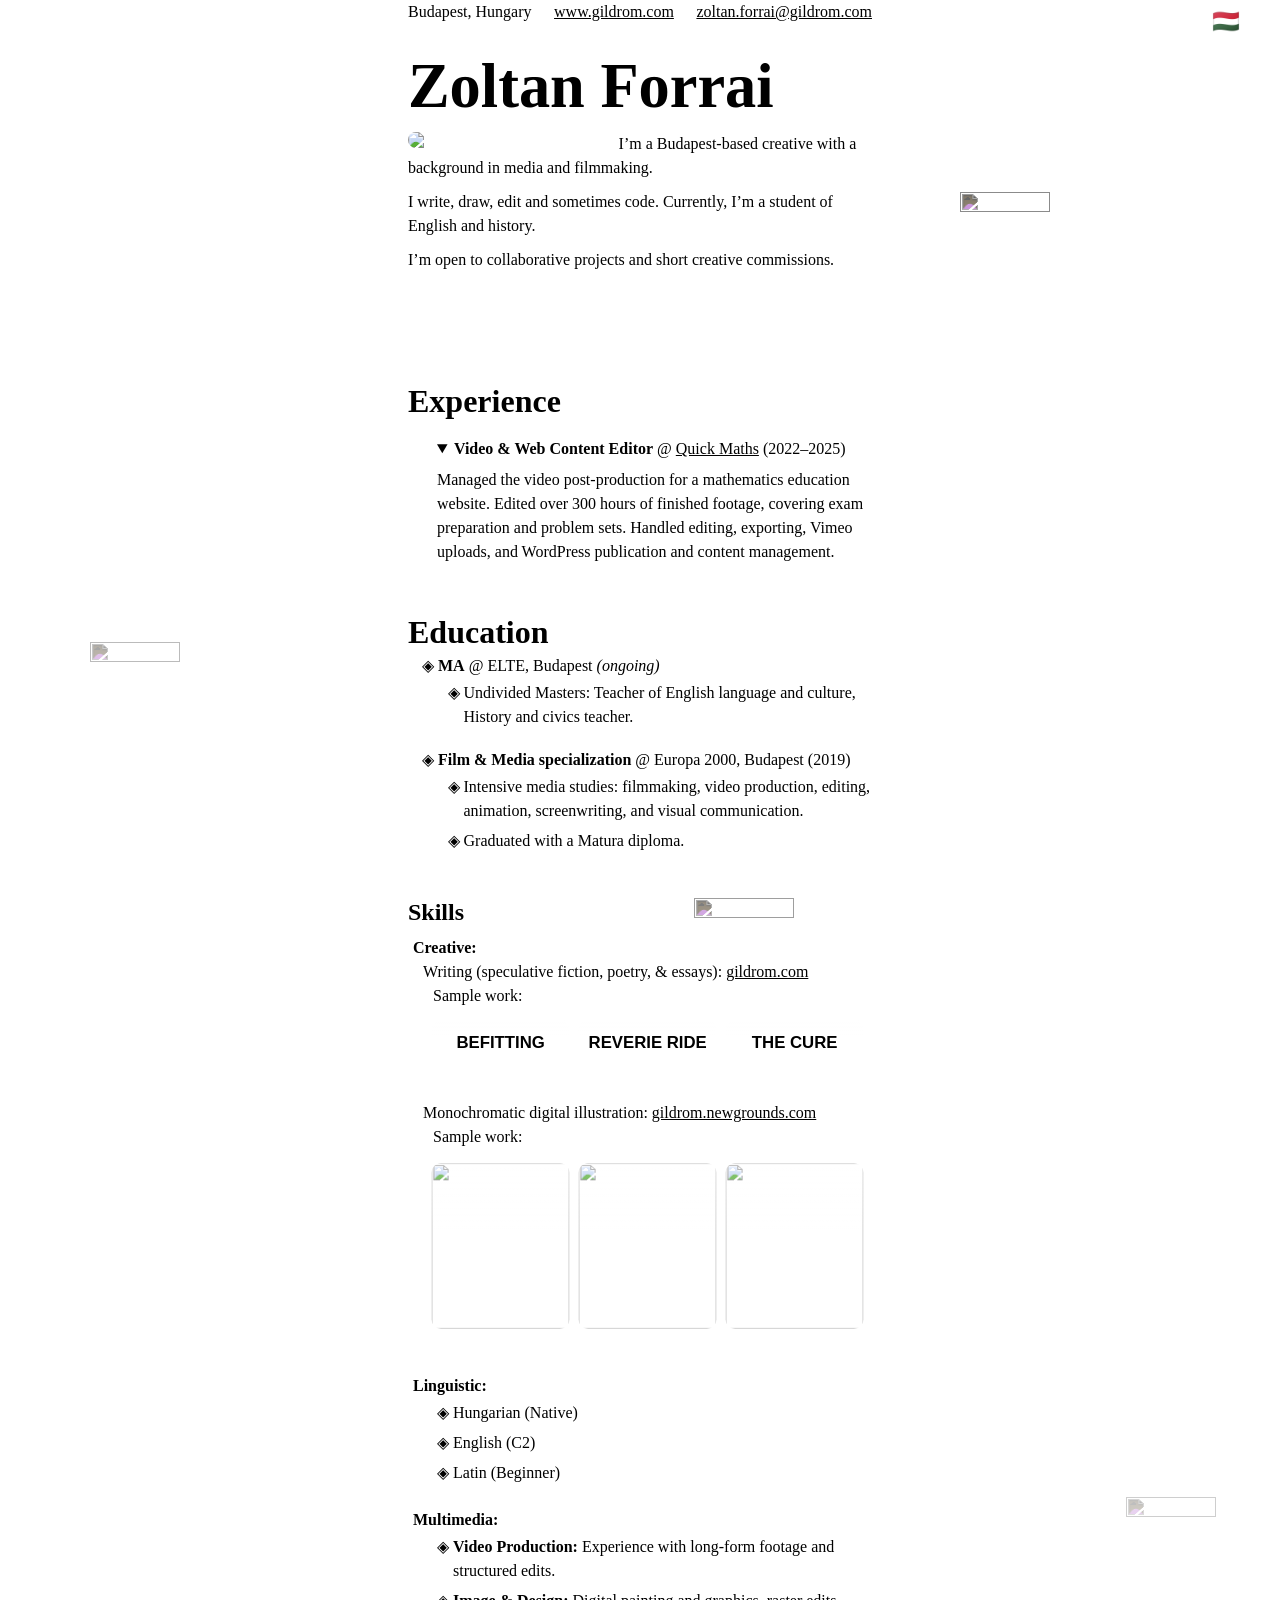
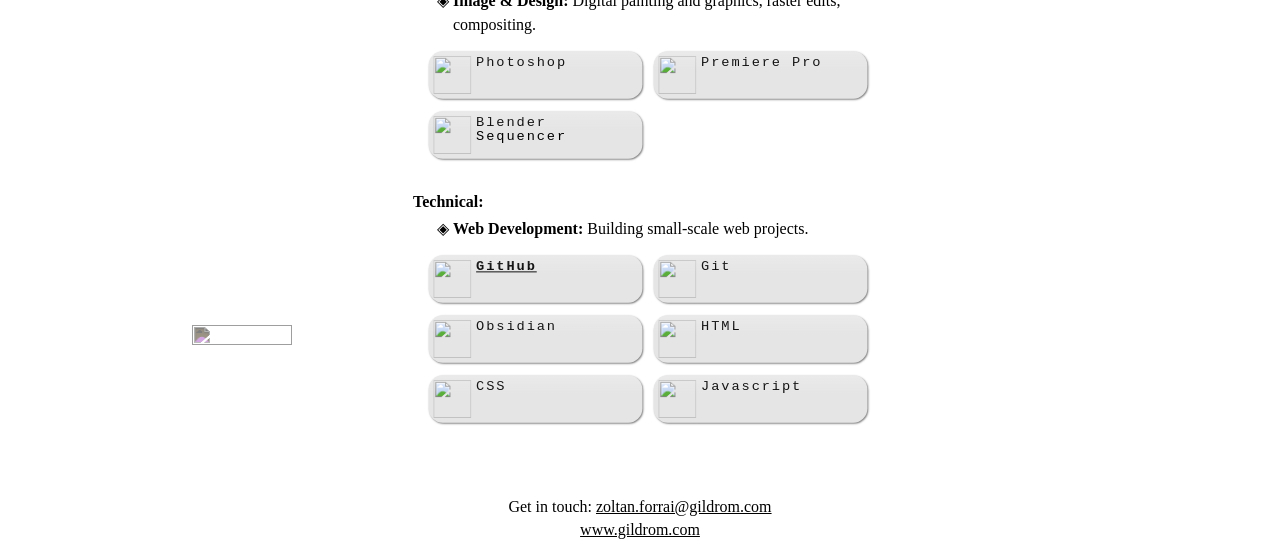
==== index.html @ 55704f3f "change names" ====
<!doctype html>
<html lang="en">
  <head>
    <meta charset="UTF-8" />
    <meta name="viewport" content="width=device-width, initial-scale=1.0" />
    <link rel="icon" type="image/png" href="/favicon.ico" />
    <title>Zoltan Forrai・Public Résumé</title>
    <meta
      name="description"
      content="Public résumé of Zoltan Forrai, also known as Forrai Zoltán and Gildrom Qeeney." />
    <link rel="alternate" hreflang="hu" href="hu.html" />
    <link rel="alternate" hreflang="en" href="index.html" />
    <script>
      (function () {
        const saved = localStorage.getItem("theme");
        const prefersDark = window.matchMedia(
          "(prefers-color-scheme: dark)",
        ).matches;
        const isDark = saved ? saved === "dark" : prefersDark;
        document.documentElement.id = isDark ? "dark" : "light";
      })();
    </script>
    <script type="module" src="/index.js"></script>
    <link rel="stylesheet" href="cv.css" />
    <script type="application/ld+json">
      {
        "@context": "https://schema.org",
        "@type": "Person",
        "@id": "https://gildrom.com/#person",
        "name": "Zoltan Forrai",
        "alternateName": ["Forrai Zoltán", "Gildrom"],
        "image": "/SRC/media/photo/head-shot-original.png",
        "email": "mailto:zoltan.forrai@gildrom.com",
        "jobTitle": "Writer",
        "url": "https://gildrom.com",
        "sameAs": [
          "https://gildrom.newgrounds.com/",
          "https://github.com/zoltan-forrai"
        ]
      }
    </script>
  </head>
  <body data-page="cv">
    <!--  -->
    <header>
      <div>
        <span>Budapest, Hungary</span>
        <span>
          <a target="_blank" href="https://www.gildrom.com/">www.gildrom.com</a>
        </span>
        <span>
          <a href="mailto:zoltan.forrai@gildrom.com"
            >zoltan.forrai@gildrom.com</a
          >
        </span>
      </div>
      <menu>
        <a
          id="hun-trans"
          hreflang="hu"
          lang="hu"
          aria-label="Magyar verzió"
          href="hu"
          >🇭🇺</a
        >
        <button id="toggleBtn" aria-label="Toggle audio"></button>
        <toggle-btn> </toggle-btn>
      </menu>
    </header>
    <!-- Certifications, Achievements -->
    <article>
      <h1>Zoltan Forrai</h1>
      <p style="display: none">Zoltan Forrai = Forrai Zoltán = Gildrom</p>
      <!--  -->
      <section>
        <img src="/SRC/media/photo/head-shot-original.png" />
        <p>
          I&rsquo;m a Budapest-based creative with a background in media and
          filmmaking.
        </p>
        <p>
          I write, draw, edit and sometimes code. Currently, I&rsquo;m a student
          of English and history.
        </p>
        <p>
          I&rsquo;m open to collaborative projects and short creative
          commissions.
        </p>
      </section>
      <hr />
      <h2>Experience</h2>
      <details open>
        <summary>
          <strong>Video & Web Content Editor</strong>
          <span>@</span>
          <a href="https://quickmaths.hu/">Quick Maths</a>
          <span>(2022&ndash;2025)</span>
        </summary>
        <p>
          Managed the video post-production for a mathematics education website.
          Edited over 300 hours of finished footage, covering exam preparation
          and problem sets. Handled editing, exporting, Vimeo uploads, and
          WordPress publication and content management.
        </p>
      </details>
      <h2>Education</h2>
      <ul>
        <li>
          <strong>MA</strong>
          <span>@ ELTE, Budapest <em>(ongoing)</em></span>
          <ul>
            <li>
              Undivided Masters: Teacher of English language and culture,
              History and civics teacher.
            </li>
          </ul>
        </li>
        <!--  -->
        <li>
          <strong>Film & Media specialization</strong>
          <span>@ Europa 2000, Budapest (2019)</span>
          <ul>
            <li>
              Intensive media studies: filmmaking, video production, editing,
              animation, screenwriting, and visual communication.
            </li>
            <li>Graduated with a Matura diploma.</li>
          </ul>
        </li>
      </ul>
      <!--  -->
      <skills-section>
        <h3>Skills</h3>
        <ul>
          <li>
            <b>Creative:</b>
            <p>
              Writing (speculative fiction, poetry, & essays):
              <a target="_blank" href="//gildrom.com/">gildrom.com</a>
              <br />
              <span>Sample work:</span>
            </p>
            <div>
              <a href="/literary/fiction/befitting">Befitting</a>
              <a href="/literary/fiction/reverie_ride">Reverie Ride</a>
              <a href="/literary/fiction/the_cure">The Cure</a>
            </div>
            <p>
              Monochromatic digital illustration:
              <a target="_blank" href="//gildrom.newgrounds.com/"
                >gildrom.newgrounds.com</a
              >
              <br />
              <span>Sample work:</span>
            </p>
            <div>
              <a
                href="https://www.newgrounds.com/art/view/gildrom/welcoming-committee">
                <img
                  style="object-position: 50% 0%"
                  src="https://art.ngfiles.com/medium_views/7245000/7245376_2687155_gildrom_untitled-7245376.7901b63b8a4dfa82e813dfdb9156a448.webp?f1764727101" />
              </a>
              <a href="https://www.newgrounds.com/art/view/gildrom/wings">
                <img
                  style="object-position: 0% 0%"
                  src="https://art.ngfiles.com/medium_views/7001000/7001128_2381830_gildrom_untitled-7001128.7d4ee458abee6c3e7e8b051966b039b0.webp?f1756783933" />
              </a>
              <a
                href="https://www.newgrounds.com/art/view/gildrom/unguis-the-crawler">
                <img
                  style="object-position: 0% 0%"
                  src="https://art.ngfiles.com/medium_views/6897000/6897646_2250787_gildrom_unguis.2adcba4f3c12177acac34e1aaaf11e80.webp?f1753561452" />
              </a>
            </div>
          </li>
          <!--  -->
          <li>
            <b>Linguistic:</b>
            <ul>
              <li>Hungarian (Native)</li>
              <li>English (C2)</li>
              <li>Latin (Beginner)</li>
            </ul>
          </li>
          <!--  -->
          <li>
            <b>Multimedia:</b>
            <ul>
              <li>
                <strong>Video Production:</strong> Experience with long-form
                footage and structured edits.
              </li>
            </ul>
            <ul>
              <li>
                <strong>Image & Design:</strong> Digital painting and graphics,
                raster edits, compositing.
              </li>
            </ul>
            <ol>
              <li>
                <img
                  src="https://raw.githubusercontent.com/onemarc/tech-icons/292cfceecce6a863e9a10216c1c730d3a1a02ff5/icons/ps.svg" />
                <span>Photoshop</span>
              </li>
              <li>
                <img
                  src="https://raw.githubusercontent.com/onemarc/tech-icons/292cfceecce6a863e9a10216c1c730d3a1a02ff5/icons/pr.svg" />
                <span>Premiere Pro</span>
              </li>
              <li>
                <img
                  src="https://raw.githubusercontent.com/onemarc/tech-icons/292cfceecce6a863e9a10216c1c730d3a1a02ff5/icons/blender-dark.svg" />
                <span>Blender Sequencer</span>
              </li>
            </ol>
          </li>
          <!--  -->
          <li>
            <b>Technical: </b>
            <ul>
              <li>
                <strong>Web Development:</strong> Building small-scale web
                projects.
              </li>
            </ul>
            <ol>
              <a href="https://github.com/Forrai-Zoltan">
                <li>
                  <img
                    src="https://raw.githubusercontent.com/onemarc/tech-icons/main/icons/github-dark.svg" />
                  <span><strong>GitHub</strong></span>
                </li>
              </a>
              <li>
                <img
                  src="https://raw.githubusercontent.com/onemarc/tech-icons/292cfceecce6a863e9a10216c1c730d3a1a02ff5/icons/git.svg" />
                <span>Git</span>
              </li>
              <li>
                <img
                  src="https://raw.githubusercontent.com/onemarc/tech-icons/main/icons/obsidian-dark.svg" />
                <span>Obsidian</span>
              </li>
              <li>
                <img
                  src="https://raw.githubusercontent.com/onemarc/tech-icons/292cfceecce6a863e9a10216c1c730d3a1a02ff5/icons/html.svg" />
                <span>HTML</span>
              </li>
              <li>
                <img
                  src="https://raw.githubusercontent.com/onemarc/tech-icons/292cfceecce6a863e9a10216c1c730d3a1a02ff5/icons/css.svg" />
                <span>CSS</span>
              </li>
              <li>
                <img
                  src="https://raw.githubusercontent.com/onemarc/tech-icons/292cfceecce6a863e9a10216c1c730d3a1a02ff5/icons/javascript.svg" />
                <span>Javascript</span>
              </li>
            </ol>
          </li>
          <!--  -->
        </ul>
      </skills-section>
      <!--  -->
      <svg width="50" height="50">
        <use href="/SRC/asset/svg/sigil.svg#sigil"></use>
      </svg>
      <!--  -->
      <footer>
        <span>
          <span>Get in touch:</span>
          <a href="mailto:zoltan.forrai@gildrom.com">
            <span>zoltan.forrai@gildrom.com</span>
          </a>
        </span>
        <a target="_blank" href="https://www.gildrom.com/">
          <span>www.gildrom.com</span>
        </a>
      </footer>
      <!--  -->
    </article>
    <img width="100" height="100" id="f1" src="/SRC/asset/icon/fp1.webp" />
    <img width="100" height="100" id="f2" src="/SRC/asset/icon/fp2.webp" />
    <img width="100" height="100" id="f3" src="/SRC/asset/icon/fp3.webp" />
    <img width="100" height="100" id="f4" src="/SRC/asset/icon/fp4.webp" />
    <img width="100" height="100" id="f5" src="/SRC/asset/icon/fp5.webp" />
  </body>
  <script>
    document.querySelector("a#hun-trans").addEventListener("click", (e) => {
      e.preventDefault();
      location.replace(e.currentTarget.href);
    });

    // ── Save scroll % just before leaving ──────────────────────────
    document.addEventListener("click", (e) => {
      const link = e.target.closest("a[href]");
      if (!link) return;

      const scrollable =
        document.documentElement.scrollHeight - window.innerHeight;

      if (scrollable <= 0) return; // page isn't scrollable

      const ratio = window.scrollY / scrollable;
      sessionStorage.setItem("scrollRatio", ratio);
    });

    // ── Restore scroll % after new page loads ──────────────────────
    window.addEventListener("DOMContentLoaded", () => {
      const ratio = parseFloat(sessionStorage.getItem("scrollRatio"));
      if (isNaN(ratio)) return;

      sessionStorage.removeItem("scrollRatio"); // clean up

      // Small delay lets the browser finish layout before we scroll
      requestAnimationFrame(() => {
        const scrollable =
          document.documentElement.scrollHeight - window.innerHeight;
        window.scrollTo({ top: ratio * scrollable, behavior: "instant" });
      });
    });
  </script>
</html>
---- cv.css ----
@import url(/SRC/css/global/fonts.css);
@import url(/SRC/css/global/variables.css);
@import url(/SRC/css/element/btn-switch.css);
@import url(/SRC/css/element/btn-audio.css);
@import url(/SRC/css/element/svg-sigil.css);
@import url(/SRC/css/element/util.css);

/* RESET */
*,
*::before,
*::after {
  box-sizing: border-box;
  margin: 0;
  overflow-wrap: break-word;
  hyphens: auto;
}
*:focus-visible {
  outline: 2px solid orange !important;
}
::selection {
  background: light-dark(
    hsl(from var(--c-green) h s calc(l + 50)),
    hsl(from var(--c-green) h s calc(l - 5))
  );
  color: light-dark(
    hsl(from var(--c-green) h s calc(l - 5)),
    hsl(from #02f900 h s calc(l + 0))
  );
}
body {
  -webkit-font-smoothing: antialiased;
  -moz-osx-font-smoothing: grayscale;
}

img,
picture,
video,
canvas {
  display: block;
  max-width: 100%;
}
input,
button,
textarea,
select {
  font: inherit;
}

h1,
h2,
h3,
h4,
h5,
h6 {
  text-wrap: balance;
  line-height: var(--lh-s);
  overflow-wrap: break-word;
}

button {
  appearance: none;
  -webkit-appearance: none;
  margin: 0;
  padding: 0;
  border: none;
  font: inherit;
  color: inherit;
  background: none;
  outline: none;
  box-shadow: none;
}

:root {
  scrollbar-width: thin;
}

::-webkit-scrollbar {
  width: 4px;
}

::-webkit-scrollbar-track {
  background: transparent;
}

::-webkit-scrollbar-thumb {
  background: light-dark(rgba(0, 0, 0, 0.5), rgba(255, 255, 255, 0.3));
  border-radius: 4px;
}

::-webkit-scrollbar-thumb:hover {
  background: light-dark(rgba(0, 0, 0, 0.7), rgba(255, 255, 255, 0.5));
}

* {
  margin: 0;
  padding: 0;
}

body,
html {
  position: relative;
}

/* ============================================================
      HTML / BODY
      ============================================================ */
html {
  -webkit-font-smoothing: antialiased;
  -moz-osx-font-smoothing: grayscale;
  background-color: var(--c-page);
  color: var(--c-text);
  font-size: var(--font-size-cv);
  font-family: "cochin";
  scroll-padding-top: 100px;
  scrollbar-width: thin;
  scrollbar-color: light-dark(rgba(0, 0, 0, 0.5), rgba(255, 255, 255, 0.3))
    transparent;
  scrollbar-gutter: auto;
}

/* ============================================================
      LAYOUT: HEADER, ARTICLE, FOOTER
      ============================================================ */
header {
  position: fixed;
  top: 0;
  left: 0;
  z-index: 10;
  width: 100%;
  max-width: 100%;
  padding: 0.2rem;
  display: flex;
  align-items: center;
  justify-content: center;
  gap: 10px;
  flex-wrap: wrap;
  background-color: hsla(from var(--c-page) h s l / 1);
}

header div {
  width: 100%;
  max-width: 58ch;
  display: flex;
  justify-content: space-between;
}

article {
  position: relative;
  box-sizing: border-box;
  z-index: 2;
  margin-inline: auto;
  width: 100%;
  max-width: 60ch;
  padding-inline: 0.5rem;
  padding-top: 20px;
  overflow-wrap: break-word;
  backdrop-filter: blur(0.7px);
  background-color: oklch(from var(--c-page) l c h / 0.7);
  box-shadow: 0 0 10px 10px oklch(from var(--c-page) l c h / 0.7);
}

footer {
  display: flex;
  flex-direction: column;
  gap: 5px;
  margin-inline: auto;
  margin-bottom: 20px;
  width: fit-content;
  text-align: center;
}

/* ============================================================
      NAVIGATION MENU
      ============================================================ */
menu {
  position: absolute;
  top: 8.5px;
  right: 15px;
  bottom: 0;
  z-index: 10;
  padding: 0;
  display: flex;
  align-items: center;
  gap: 10px;
}

menu a {
  text-decoration: none;
  user-select: none;
  font-size: 1.4rem;
  line-height: 0.5;
  padding-top: 10px;
  margin-right: 5px;
}

/* ============================================================
      TYPOGRAPHY: HEADINGS
      ============================================================ */
h1 {
  font-family: var(--ff-type);
  font-size: clamp(1.8rem, 12vw, 3.9rem);
  margin: 30px 0 0;
  line-height: normal 1;
}

h2 {
  font-family: var(--ff-type);
  font-size: clamp(1.5rem, 8vw, 2rem);
  margin: 50px 0 0;
}

h3 {
  font-family: var(--ff-type);
  font-size: clamp(1.2rem, 6vw, 1.5rem);
  margin: 30px 0 0;
}

/* ============================================================
      TYPOGRAPHY: INLINE & BLOCK ELEMENTS
      ============================================================ */
p {
  margin-block: 0 10px;
  line-height: 1.5;
  hyphens: auto;
}

b {
  color: var(--c-highlight);
}

em {
  font-style: oblique 15deg;
}

a {
  color: var(--c-text-a);
  border-radius: 10px;

  &:hover {
    color: var(--c-text-a-hov);
  }

  &:active {
    color: var(--c-text-a-act);
  }
}

hr {
  height: 1px;
  border: 0;
  width: 95%;
  margin-inline: auto;
  background-color: var(--grey);
}

summary {
  cursor: pointer;

  &::marker {
    color: var(--c-highlight);
  }
}

details {
  margin-top: 20px;
  margin-left: 14px;
  padding-left: 15px;
  border-left: 1.5px solid var(--c-highlight);
}

details p {
  margin-top: 10px;
}

section {
  display: flow-root;
  margin-block: 10px 50px;
}

section img {
  width: 40%;
  float: left;
  margin-right: 25px;
  border-radius: 8px;
  user-select: none;
}

ul {
  padding-left: 30px;
  margin-bottom: 10px;
  line-height: 1.5;

  li::marker {
    content: "◈ ";
    color: var(--c-highlight);
  }
}

li {
  padding-block: 3px;
  hyphens: auto;
}

/* Nested unordered lists */
ul:not(:has(div)) ul {
  border-left: 1.5px solid var(--grey);
  padding-left: 40px;
  margin-left: -14.5px;
}

skills-section > ul {
  list-style: none;
  padding: 0;
  margin: 0;
  padding-left: 15px;

  ul {
    margin-bottom: 0;
  }

  > li {
    padding-block: 10px;

    b {
      margin-left: -10px;
    }
  }

  > li::marker {
    content: none;
  }
}

skills-section span:not(li > span) {
  display: inline-block;
  margin-left: 10px;
}

/* ============================================================
      ORDERED LIST (CARD GRID)
      ============================================================ */
ol {
  display: grid;
  grid-template-columns: repeat(auto-fill, minmax(200px, 1fr));
  gap: 10px 0;
  margin: 10px auto;
}

ol li {
  display: flex;
  user-select: none;

  flex: 1;
  min-width: 0;
  width: 100%;
  padding: 5px;
  line-height: 1;
  border: var(--glass-border);
  border-radius: 15px;
  background-color: light-dark(rgba(0, 0, 0, 0.1), rgba(0, 0, 0, 0.4));
  box-shadow: 3px 3px 5px 0px rgba(0, 0, 0, 0.5);
  transform: scale(0.95);
  transition: transform 0.2s ease;

  &:hover {
    transform: scale(1);
  }
}

ol img {
  width: 40px;
  height: 40px;
  margin-right: 5px;
  transition: transform 0.2s ease;
}

ol span {
  font-size: 0.9rem;
  letter-spacing: 2px;
  font-family: "Courier New", Courier, monospace;
  transition: transform 0.2s ease;
}

/* ============================================================
      UNORDERED LIST: LINK CARD ROW (ul div)
      ============================================================ */
ul div {
  display: flex;
  gap: 2px;
  width: 55ch;
  margin-inline: auto;
  margin-block: 10px 35px;

  &:has(img) {
    margin-block: 10px 20px;
  }
}

ul div a {
  display: flex;
  flex: 1;
  align-items: center;
  justify-content: center;
  aspect-ratio: 3/1;
  overflow: hidden;
  text-decoration: none;
  text-transform: uppercase;
  font-weight: bold;
  font-size: clamp(1rem, 6vw, 1.1rem);
  font-family: Arial, Helvetica, sans-serif;
  color: inherit;
  border: var(--glass-border);
  border-radius: 10px;
  background-color: var(--c-page);
  box-shadow: var(--glass-shadow);
  transform: scale(0.952);
  transition:
    transform 0.2s ease,
    filter 0.2s ease;

  &:hover {
    transform: scale(1);
    border: var(--glass-border-b);
  }

  &:has(img) {
    aspect-ratio: 1/1.2;
  }
}

ul div a img {
  display: block;
  width: 100%;
  user-select: none;
  height: 100%;
  object-fit: cover;
}

/* ============================================================
      DECORATIVE FLOATS (#f1–#f5)
      ============================================================ */
:is(#f1, #f2, #f3, #f4, #f5) {
  position: absolute;
  user-select: none;
  z-index: 1;
  width: 90px;
  height: auto;
  opacity: 0.5;
  filter: invert(0);
}

#f1 {
  top: 9%;
  right: 18%;
  opacity: 0.6;
}
#f2 {
  top: 30%;
  left: 7%;
  opacity: 0.25;
}
#f3 {
  top: 42%;
  right: 38%;
  width: 100px;
}
#f4 {
  top: 70%;
  right: 5%;
  opacity: 0.15;
}
#f5 {
  top: 90%;
  left: 15%;
  width: 100px;
  opacity: 0.5;
}

/* ============================================================
      LIGHT MODE OVERRIDES (html#light)
      ============================================================ */
html#light {
  :is(#f1, #f2, #f3, #f4, #f5) {
    filter: invert(1);
    opacity: 0.5;
  }

  #f1 {
    opacity: 0.6;
  }
  #f2 {
    opacity: 0.35;
  }
  #f4 {
    opacity: 0.25;
  }
  #f5 {
    opacity: 0.5;
  }

  ol li {
    box-shadow: 1px 1px 2px 0px rgba(0, 0, 0, 0.5);
    position: relative;

    &::before {
      content: "";
      position: absolute;
      top: 0;
      left: 0;
      right: 0;
      height: 40%;
      border-radius: 15px 15px 0 0;
      background: linear-gradient(
        to bottom,
        rgba(255, 255, 255, 0.2),
        rgba(255, 255, 255, 0)
      );
      pointer-events: none;
      z-index: 2;
    }
  }

  ul div a {
    position: relative;

    &::before {
      content: "";
      position: absolute;
      top: 0;
      left: 0;
      right: 0;
      height: 40%;
      background: linear-gradient(
        to bottom,
        rgba(255, 255, 255, 0.3),
        rgba(255, 255, 255, 0)
      );
      pointer-events: none;
      z-index: 2;
    }
  }
}

/* ============================================================
      RESPONSIVE: MOBILE (max-width: 1000px)
      ============================================================ */
@media (max-width: 1000px) {
  header {
    padding-top: 5px;
  }

  header div {
    flex-direction: column;
  }

  menu {
    display: flex;
    justify-content: end;
    align-items: start;
    padding-top: 10px;
  }

  details {
    margin-left: 5px;
  }

  skills-section > ul {
    padding-left: 0px;
  }

  ul div {
    flex-direction: column;
    width: 100%;
  }

  ul div a:not(:has(img)) {
    flex: none;
    aspect-ratio: 5/1;
  }

  article {
    margin-top: 50px;
  }

  ol {
    margin: 10px 0;
  }
}

/* ============================================================
      PRINT
      ============================================================ */
@media print {
  * {
    color: #121212 !important;
  }

  ul li::marker {
    color: #121212;
  }

  article,
  header {
    box-shadow: none;
  }

  menu,
  :is(#f1, #f2, #f3, #f4, #f5) {
    display: none;
  }
}
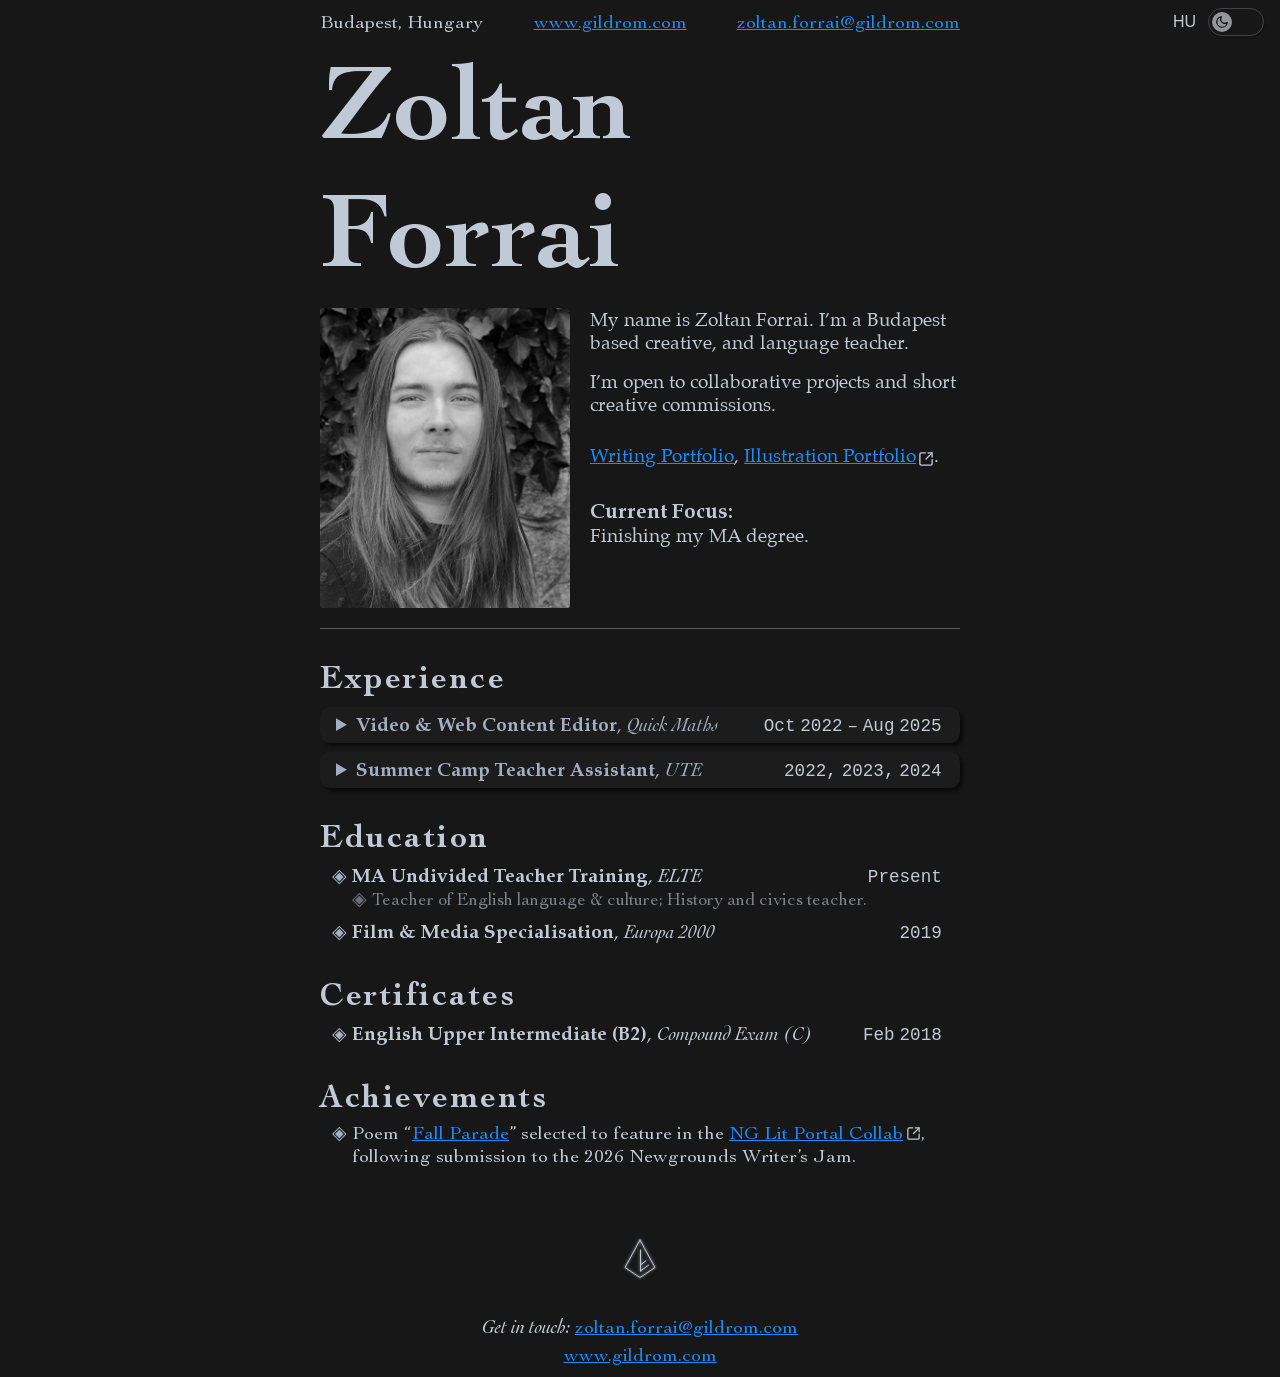
==== commit a6901627: "update design" ====
--- a/index.html
+++ b/index.html
@@ -3,322 +3,177 @@
   <head>
     <meta charset="UTF-8" />
     <meta name="viewport" content="width=device-width, initial-scale=1.0" />
-    <link rel="icon" type="image/png" href="/favicon.ico" />
-    <title>Zoltan Forrai・Public Résumé</title>
-    <meta
-      name="description"
-      content="Public résumé of Zoltan Forrai, also known as Forrai Zoltán and Gildrom Qeeney." />
-    <link rel="alternate" hreflang="hu" href="hu.html" />
-    <link rel="alternate" hreflang="en" href="index.html" />
-    <script>
-      (function () {
-        const saved = localStorage.getItem("theme");
-        const prefersDark = window.matchMedia(
-          "(prefers-color-scheme: dark)",
-        ).matches;
-        const isDark = saved ? saved === "dark" : prefersDark;
-        document.documentElement.id = isDark ? "dark" : "light";
-      })();
-    </script>
-    <script type="module" src="/index.js"></script>
-    <link rel="stylesheet" href="cv.css" />
-    <script type="application/ld+json">
-      {
-        "@context": "https://schema.org",
-        "@type": "Person",
-        "@id": "https://gildrom.com/#person",
-        "name": "Zoltan Forrai",
-        "alternateName": ["Forrai Zoltán", "Gildrom"],
-        "image": "/SRC/media/photo/head-shot-original.png",
-        "email": "mailto:zoltan.forrai@gildrom.com",
-        "jobTitle": "Writer",
-        "url": "https://gildrom.com",
-        "sameAs": [
-          "https://gildrom.newgrounds.com/",
-          "https://github.com/zoltan-forrai"
-        ]
-      }
-    </script>
+    <link rel="icon" type="image/png" href="favicon.ico" />
+
+    <link rel="stylesheet" href="src/styles.css" />
+    <link rel="stylesheet" href="src/button.css" />
+    <link rel="stylesheet" href="src/a.css" />
+    <link rel="stylesheet" href="src/details.css" />
+
+    <title>Zoltan Forrai</title>
   </head>
-  <body data-page="cv">
-    <!--  -->
+  <body>
     <header>
-      <div>
-        <span>Budapest, Hungary</span>
-        <span>
-          <a target="_blank" href="https://www.gildrom.com/">www.gildrom.com</a>
-        </span>
-        <span>
-          <a href="mailto:zoltan.forrai@gildrom.com"
-            >zoltan.forrai@gildrom.com</a
-          >
-        </span>
-      </div>
-      <menu>
-        <a
-          id="hun-trans"
-          hreflang="hu"
-          lang="hu"
-          aria-label="Magyar verzió"
-          href="hu"
-          >🇭🇺</a
-        >
-        <button id="toggleBtn" aria-label="Toggle audio"></button>
-        <toggle-btn> </toggle-btn>
+      <span>Budapest, Hungary</span>
+      <a href="/">www.gildrom.com</a>
+      <a href="mailto:zoltan.forrai@gildrom.com">zoltan.forrai@gildrom.com</a>
+      <menu id="menu-buttons">
+        <a title="Magyar" href="hu" lang="HU">HU</a>
       </menu>
     </header>
-    <!-- Certifications, Achievements -->
-    <article>
+    <main>
       <h1>Zoltan Forrai</h1>
-      <p style="display: none">Zoltan Forrai = Forrai Zoltán = Gildrom</p>
-      <!--  -->
-      <section>
-        <img src="/SRC/media/photo/head-shot-original.png" />
+      <div class="top">
+        <img
+          src="/src/img/pfp-1040.jpg"
+          alt="Portrait of Zoltan Forrai"
+          width="250" />
         <p>
-          I&rsquo;m a Budapest-based creative with a background in media and
-          filmmaking.
-        </p>
-        <p>
-          I write, draw, edit and sometimes code. Currently, I&rsquo;m a student
-          of English and history.
+          My name is Zoltan Forrai. I&rsquo;m a Budapest based creative, and
+          language teacher.
         </p>
         <p>
           I&rsquo;m open to collaborative projects and short creative
           commissions.
         </p>
+        <p class="port-link">
+          <a href="/literary/fiction">Writing Portfolio</a>,
+          <a href="//gildrom.newgrounds.com/">Illustration Portfolio</a>.
+        </p>
+        <p class="focus">
+          <b>Current Focus:</b> <br />
+          <span>Finishing my MA degree.</span>
+        </p>
+      </div>
+      <hr />
+      <!-- ----------------------------------------------------------------- -->
+      <section class="exp">
+        <h2>Experience</h2>
+        <!-- --------------------------------------------------------------- -->
+        <details>
+          <summary>
+            <span>
+              <span>
+                <b>Video & Web Content Editor</b>
+                <i>Quick Maths</i>
+              </span>
+              <span>Oct 2022 – Aug 2025</span>
+            </span>
+          </summary>
+          <p>
+            Edited video lessons for online courses on a mathematics learning
+            website, taking responsibility for footage clean-up, uploading
+            finished videos to the platform, and creating the corresponding
+            pages in WordPress.
+          </p>
+        </details>
+        <!-- --------------------------------------------------------------- -->
+        <details>
+          <summary>
+            <span>
+              <span>
+                <b>Summer Camp Teacher Assistant</b>
+                <i>UTE</i>
+              </span>
+              <span>2022, 2023, 2024</span>
+            </span>
+          </summary>
+          <p>
+            Worked as a teaching assistant at a local sports camp during the
+            summer, supervising around 20–25 children, walking them to and from
+            the bus, and assisting in catering during breakfast and lunch.
+          </p>
+        </details>
+        <!-- --------------------------------------------------------------- -->
+        <!-- <details>
+          <summary>
+            <span>
+              <span>
+                <b>This & That</b>
+                <i>Here & There</i>
+              </span>
+              <span>Now – Then</span>
+            </span>
+          </summary>
+        </details> -->
+        <!-- --------------------------------------------------------------- -->
       </section>
-      <hr />
-      <h2>Experience</h2>
-      <details open>
-        <summary>
-          <strong>Video & Web Content Editor</strong>
-          <span>@</span>
-          <a href="https://quickmaths.hu/">Quick Maths</a>
-          <span>(2022&ndash;2025)</span>
-        </summary>
-        <p>
-          Managed the video post-production for a mathematics education website.
-          Edited over 300 hours of finished footage, covering exam preparation
-          and problem sets. Handled editing, exporting, Vimeo uploads, and
-          WordPress publication and content management.
-        </p>
-      </details>
-      <h2>Education</h2>
-      <ul>
-        <li>
-          <strong>MA</strong>
-          <span>@ ELTE, Budapest <em>(ongoing)</em></span>
-          <ul>
-            <li>
-              Undivided Masters: Teacher of English language and culture,
-              History and civics teacher.
-            </li>
-          </ul>
-        </li>
-        <!--  -->
-        <li>
-          <strong>Film & Media specialization</strong>
-          <span>@ Europa 2000, Budapest (2019)</span>
-          <ul>
-            <li>
-              Intensive media studies: filmmaking, video production, editing,
-              animation, screenwriting, and visual communication.
-            </li>
-            <li>Graduated with a Matura diploma.</li>
-          </ul>
-        </li>
-      </ul>
-      <!--  -->
-      <skills-section>
-        <h3>Skills</h3>
+      <!-- ----------------------------------------------------------------- -->
+      <section class="edu">
+        <h2>Education</h2>
+        <!-- --------------------------------------------------------------- -->
         <ul>
           <li>
-            <b>Creative:</b>
-            <p>
-              Writing (speculative fiction, poetry, & essays):
-              <a target="_blank" href="//gildrom.com/">gildrom.com</a>
-              <br />
-              <span>Sample work:</span>
-            </p>
-            <div>
-              <a href="/literary/fiction/befitting">Befitting</a>
-              <a href="/literary/fiction/reverie_ride">Reverie Ride</a>
-              <a href="/literary/fiction/the_cure">The Cure</a>
-            </div>
-            <p>
-              Monochromatic digital illustration:
-              <a target="_blank" href="//gildrom.newgrounds.com/"
-                >gildrom.newgrounds.com</a
-              >
-              <br />
-              <span>Sample work:</span>
-            </p>
-            <div>
-              <a
-                href="https://www.newgrounds.com/art/view/gildrom/welcoming-committee">
-                <img
-                  style="object-position: 50% 0%"
-                  src="https://art.ngfiles.com/medium_views/7245000/7245376_2687155_gildrom_untitled-7245376.7901b63b8a4dfa82e813dfdb9156a448.webp?f1764727101" />
-              </a>
-              <a href="https://www.newgrounds.com/art/view/gildrom/wings">
-                <img
-                  style="object-position: 0% 0%"
-                  src="https://art.ngfiles.com/medium_views/7001000/7001128_2381830_gildrom_untitled-7001128.7d4ee458abee6c3e7e8b051966b039b0.webp?f1756783933" />
-              </a>
-              <a
-                href="https://www.newgrounds.com/art/view/gildrom/unguis-the-crawler">
-                <img
-                  style="object-position: 0% 0%"
-                  src="https://art.ngfiles.com/medium_views/6897000/6897646_2250787_gildrom_unguis.2adcba4f3c12177acac34e1aaaf11e80.webp?f1753561452" />
-              </a>
-            </div>
-          </li>
-          <!--  -->
-          <li>
-            <b>Linguistic:</b>
+            <span>
+              <span>
+                <b>MA Undivided Teacher Training</b>
+                <i>ELTE</i>
+              </span>
+              <span>Present</span>
+            </span>
             <ul>
-              <li>Hungarian (Native)</li>
-              <li>English (C2)</li>
-              <li>Latin (Beginner)</li>
+              <li>
+                Teacher of English language & culture; History and civics
+                teacher.
+              </li>
             </ul>
           </li>
-          <!--  -->
           <li>
-            <b>Multimedia:</b>
-            <ul>
-              <li>
-                <strong>Video Production:</strong> Experience with long-form
-                footage and structured edits.
-              </li>
-            </ul>
-            <ul>
-              <li>
-                <strong>Image & Design:</strong> Digital painting and graphics,
-                raster edits, compositing.
-              </li>
-            </ul>
-            <ol>
-              <li>
-                <img
-                  src="https://raw.githubusercontent.com/onemarc/tech-icons/292cfceecce6a863e9a10216c1c730d3a1a02ff5/icons/ps.svg" />
-                <span>Photoshop</span>
-              </li>
-              <li>
-                <img
-                  src="https://raw.githubusercontent.com/onemarc/tech-icons/292cfceecce6a863e9a10216c1c730d3a1a02ff5/icons/pr.svg" />
-                <span>Premiere Pro</span>
-              </li>
-              <li>
-                <img
-                  src="https://raw.githubusercontent.com/onemarc/tech-icons/292cfceecce6a863e9a10216c1c730d3a1a02ff5/icons/blender-dark.svg" />
-                <span>Blender Sequencer</span>
-              </li>
-            </ol>
+            <span>
+              <span>
+                <b>Film & Media Specialisation</b>
+                <i>Europa 2000</i>
+              </span>
+              <span>2019</span>
+            </span>
           </li>
-          <!--  -->
+        </ul>
+        <!-- --------------------------------------------------------------- -->
+      </section>
+      <!-- ----------------------------------------------------------------- -->
+      <section class="cert">
+        <h2>Certificates</h2>
+        <!-- --------------------------------------------------------------- -->
+        <ul>
           <li>
-            <b>Technical: </b>
-            <ul>
-              <li>
-                <strong>Web Development:</strong> Building small-scale web
-                projects.
-              </li>
-            </ul>
-            <ol>
-              <a href="https://github.com/Forrai-Zoltan">
-                <li>
-                  <img
-                    src="https://raw.githubusercontent.com/onemarc/tech-icons/main/icons/github-dark.svg" />
-                  <span><strong>GitHub</strong></span>
-                </li>
-              </a>
-              <li>
-                <img
-                  src="https://raw.githubusercontent.com/onemarc/tech-icons/292cfceecce6a863e9a10216c1c730d3a1a02ff5/icons/git.svg" />
-                <span>Git</span>
-              </li>
-              <li>
-                <img
-                  src="https://raw.githubusercontent.com/onemarc/tech-icons/main/icons/obsidian-dark.svg" />
-                <span>Obsidian</span>
-              </li>
-              <li>
-                <img
-                  src="https://raw.githubusercontent.com/onemarc/tech-icons/292cfceecce6a863e9a10216c1c730d3a1a02ff5/icons/html.svg" />
-                <span>HTML</span>
-              </li>
-              <li>
-                <img
-                  src="https://raw.githubusercontent.com/onemarc/tech-icons/292cfceecce6a863e9a10216c1c730d3a1a02ff5/icons/css.svg" />
-                <span>CSS</span>
-              </li>
-              <li>
-                <img
-                  src="https://raw.githubusercontent.com/onemarc/tech-icons/292cfceecce6a863e9a10216c1c730d3a1a02ff5/icons/javascript.svg" />
-                <span>Javascript</span>
-              </li>
-            </ol>
+            <span>
+              <span>
+                <b>English Upper Intermediate (B2)</b>
+                <i>Compound Exam (C)</i>
+              </span>
+              <span>Feb 2018</span>
+            </span>
           </li>
-          <!--  -->
         </ul>
-      </skills-section>
-      <!--  -->
-      <svg width="50" height="50">
-        <use href="/SRC/asset/svg/sigil.svg#sigil"></use>
-      </svg>
-      <!--  -->
-      <footer>
-        <span>
-          <span>Get in touch:</span>
-          <a href="mailto:zoltan.forrai@gildrom.com">
-            <span>zoltan.forrai@gildrom.com</span>
-          </a>
-        </span>
-        <a target="_blank" href="https://www.gildrom.com/">
-          <span>www.gildrom.com</span>
-        </a>
-      </footer>
-      <!--  -->
-    </article>
-    <img width="100" height="100" id="f1" src="/SRC/asset/icon/fp1.webp" />
-    <img width="100" height="100" id="f2" src="/SRC/asset/icon/fp2.webp" />
-    <img width="100" height="100" id="f3" src="/SRC/asset/icon/fp3.webp" />
-    <img width="100" height="100" id="f4" src="/SRC/asset/icon/fp4.webp" />
-    <img width="100" height="100" id="f5" src="/SRC/asset/icon/fp5.webp" />
+        <!-- --------------------------------------------------------------- -->
+      </section>
+      <!-- ----------------------------------------------------------------- -->
+      <section class="achi">
+        <h2>Achievements</h2>
+        <!-- --------------------------------------------------------------- -->
+        <ul>
+          <li>
+            Poem &ldquo;<a href="/literary/fiction/fall-parade">Fall Parade</a
+            >&rdquo; selected to feature in the
+            <a href="//www.newgrounds.com/portal/view/1047186"
+              >NG Lit Portal Collab</a
+            >, following submission to the 2026 Newgrounds Writer&rsquo;s Jam.
+          </li>
+        </ul>
+        <!-- --------------------------------------------------------------- -->
+      </section>
+      <svg class="my-sigil"></svg>
+    </main>
+    <footer>
+      <p>
+        <i>Get in touch:</i>
+        <a href="mailto:zoltan.forrai@gildrom.com">zoltan.forrai@gildrom.com</a>
+      </p>
+      <a href="/">www.gildrom.com</a>
+    </footer>
+    <script type="module" src="/src/theme.js"></script>
+    <script type="module" src="/src/details.js"></script>
+    <script type="module" src="/src/links.js"></script>
+    <script type="module" src="/src/my-sigil.js"></script>
   </body>
-  <script>
-    document.querySelector("a#hun-trans").addEventListener("click", (e) => {
-      e.preventDefault();
-      location.replace(e.currentTarget.href);
-    });
-
-    // ── Save scroll % just before leaving ──────────────────────────
-    document.addEventListener("click", (e) => {
-      const link = e.target.closest("a[href]");
-      if (!link) return;
-
-      const scrollable =
-        document.documentElement.scrollHeight - window.innerHeight;
-
-      if (scrollable <= 0) return; // page isn't scrollable
-
-      const ratio = window.scrollY / scrollable;
-      sessionStorage.setItem("scrollRatio", ratio);
-    });
-
-    // ── Restore scroll % after new page loads ──────────────────────
-    window.addEventListener("DOMContentLoaded", () => {
-      const ratio = parseFloat(sessionStorage.getItem("scrollRatio"));
-      if (isNaN(ratio)) return;
-
-      sessionStorage.removeItem("scrollRatio"); // clean up
-
-      // Small delay lets the browser finish layout before we scroll
-      requestAnimationFrame(() => {
-        const scrollable =
-          document.documentElement.scrollHeight - window.innerHeight;
-        window.scrollTo({ top: ratio * scrollable, behavior: "instant" });
-      });
-    });
-  </script>
 </html>
--- a/src/styles.css
+++ b/src/styles.css
@@ -0,0 +1,246 @@
+@import url("./cochin/stylesheet.css");
+@import url("./palatino/stylesheet.css");
+
+:root {
+  --c-g-90: light-dark(hsl(210, 6%, 7%), hsl(225, 40%, 98%));
+  --c-g-85: light-dark(hsl(220, 5%, 9%), hsl(225, 40%, 97%));
+  --c-g-80: light-dark(hsl(220, 5%, 12%), hsl(225, 40%, 96%));
+  --c-g-75: light-dark(hsl(218, 8%, 16%), hsl(225, 40%, 93%));
+  --c-g-70: light-dark(hsl(218, 8%, 20%), hsl(220, 29%, 90%));
+  --c-g-65: light-dark(hsl(221, 8%, 30%), hsl(220, 29%, 85%));
+  --c-g-60: light-dark(hsl(221, 8%, 40%), hsl(219, 20%, 80%));
+  --c-g-55: light-dark(hsl(219, 10%, 50%), hsl(219, 20%, 70%));
+  --c-g-50: light-dark(hsl(219, 10%, 60%), hsl(219, 10%, 60%));
+  --c-g-45: light-dark(hsl(219, 20%, 70%), hsl(219, 10%, 50%));
+  --c-g-40: light-dark(hsl(219, 20%, 80%), hsl(221, 8%, 40%));
+  --c-g-35: light-dark(hsl(220, 29%, 85%), hsl(221, 8%, 30%));
+  --c-g-30: light-dark(hsl(220, 29%, 90%), hsl(218, 8%, 20%));
+  --c-g-25: light-dark(hsl(225, 40%, 93%), hsl(218, 8%, 16%));
+  --c-g-20: light-dark(hsl(225, 40%, 96%), hsl(220, 5%, 12%));
+  --c-g-15: light-dark(hsl(225, 40%, 97%), hsl(220, 5%, 9%));
+  --c-g-10: light-dark(hsl(225, 40%, 98%), hsl(210, 6%, 7%));
+
+  --c-background: light-dark(hsl(220, 29%, 90%), hsl(0, 0%, 9%));
+}
+
+@media (min-width: 700px) {
+  @media (prefers-reduced-motion: no-preference) {
+    ::view-transition {
+      user-select: none;
+      -moz-user-select: none;
+    }
+
+    ::view-transition-old(root) {
+      animation-delay: 500ms;
+    }
+
+    ::view-transition-new(root) {
+      animation: circle-in 800ms;
+    }
+
+    @keyframes circle-in {
+      from {
+        clip-path: circle(0% at 97.7% 2.5%);
+      }
+      to {
+        clip-path: circle(150% at 97.7% 2.5%);
+      }
+    }
+  }
+}
+
+:focus-visible {
+  outline: 2.5px solid light-dark(darkorange, orange);
+}
+
+::selection {
+  background: light-dark(hsl(120, 80%, 70%), hsl(120, 80%, 10%));
+  color: light-dark(hsl(120, 80%, 20%), hsl(120, 80%, 50%));
+}
+
+* {
+  -moz-osx-font-smoothing: grayscale;
+  -webkit-font-smoothing: antialiased;
+}
+
+html {
+  color-scheme: dark;
+  background-color: var(--c-background);
+  color: light-dark(hsl(0, 0%, 6%), var(--c-g-60));
+  font-family: "Cochin LT Std";
+
+  &#light {
+    color-scheme: light;
+  }
+}
+
+header {
+  width: 80ch;
+  margin-inline: auto;
+  display: flex;
+  justify-content: space-between;
+  padding-top: 0.25rem;
+  max-width: 95vw;
+
+  span,
+  > a {
+    font-size: 1.2em;
+  }
+}
+
+menu {
+  position: absolute;
+  right: 0.5rem;
+  top: 0.5rem;
+  display: flex;
+  gap: 0.75rem;
+  align-items: center;
+  padding: 0 0.5rem;
+  margin: 0;
+
+  a {
+    font-size: 1rem;
+    text-decoration: none;
+    user-select: none;
+    color: light-dark(hsl(0, 0%, 6%), var(--c-g-60)) !important;
+    font-family: Arial, Helvetica, sans-serif;
+    font-weight: lighter;
+  }
+}
+
+main {
+  width: 80ch;
+  margin-inline: auto;
+  max-width: 95vw;
+
+  p,
+  ul,
+  details {
+    font-size: 1.2em;
+    margin-block: 0.5rem;
+    line-height: 1;
+  }
+}
+
+h1 {
+  color: light-dark(var(--c-g-65), var(--c-g-60));
+  font-size: clamp(1rem, 15.5vw, 6.7rem);
+  margin-block: 1rem 0;
+}
+
+h2 {
+  color: light-dark(var(--c-g-65), var(--c-g-60));
+  font-size: clamp(1rem, 15vw, 2rem);
+  margin-block: 2.25rem 0.5rem;
+  line-height: 1;
+  letter-spacing: 2.5px;
+}
+
+.top {
+  display: flow-root;
+
+  img {
+    float: left;
+    border-radius: 2.5px;
+    margin-right: 1.25rem;
+    margin-bottom: 0.75rem;
+    user-select: none;
+
+    &:is(#light &) {
+      filter: brightness(1.2) contrast(0.8) sepia(0.1) hue-rotate(200deg);
+    }
+  }
+
+  p {
+    font-family: "Palatino";
+    font-size: 1.2rem;
+    line-height: 1.2;
+    margin: 0;
+
+    & + p {
+      margin-top: 1rem;
+    }
+  }
+
+  b {
+    font-size: 1.3rem;
+  }
+}
+
+hr {
+  background-color: transparent;
+  border: none;
+  border-top: 1px solid
+    light-dark(hsla(0, 0%, 20%, 0.6), hsla(0, 0%, 100%, 0.3));
+}
+
+i {
+  font-style: oblique;
+}
+
+.my-sigil {
+  display: block;
+  margin: 4rem auto 2rem auto;
+}
+
+footer {
+  text-align: center;
+  font-size: 1.2em;
+
+  p {
+    margin-block: 0.25rem;
+  }
+}
+
+ul {
+  padding-left: 2rem;
+
+  li::marker {
+    content: "◈ ";
+    font-size: 1.2rem;
+
+    color: light-dark(var(--c-g-65), var(--c-g-55));
+  }
+}
+
+li {
+  line-height: 1.2;
+}
+
+li > span {
+  display: inline-flex;
+  justify-content: space-between;
+  width: 97%;
+  align-items: baseline;
+}
+
+li b {
+  font-family: "Palatino";
+  color: light-dark(var(--c-g-65), var(--c-g-60));
+
+  &::after {
+    content: ", ";
+    font-weight: normal;
+  }
+}
+
+li ul {
+  padding-left: 1.25rem;
+  margin-block: 0 0.5rem;
+}
+
+li li {
+  font-size: 1.1rem;
+  opacity: 0.6;
+}
+
+li span span:last-of-type {
+  font-family: "Courier New", Courier, monospace;
+  font-size: 1.1rem;
+  word-spacing: -0.325em;
+}
+
+.top p.focus,
+.top p.port-link {
+  margin-top: 1.75rem;
+}
--- a/src/button.css
+++ b/src/button.css
@@ -0,0 +1,87 @@
+#btn-theme {
+  position: relative;
+  display: grid;
+  align-items: center;
+  width: 56px;
+  height: 28px;
+  padding: 0;
+  border: none;
+  background: none;
+  cursor: pointer;
+
+  &:focus-visible {
+    border-radius: 30px;
+  }
+}
+
+#theme-track,
+#theme-thumb {
+  opacity: 0.8;
+  filter: brightness(0.8);
+}
+
+#btn-theme:hover :is(#theme-track, #theme-thumb),
+#btn-theme:focus-visible :is(#theme-track, #theme-thumb) {
+  opacity: 1;
+  filter: brightness(1);
+}
+
+#theme-track {
+  inset: 0;
+  position: absolute;
+  border-radius: 28px;
+  transition: 0.3s;
+  border: 1px solid
+    light-dark(hsla(0, 0%, 20%, 0.6), hsla(0, 0%, 100%, 0.3));
+
+  box-shadow: 1px 1px 2px 0.5px rgba(0, 0, 0, 0.2);
+  background-color: hsla(from var(--c-g-30) h s l / 0.35);
+  overflow-y: hidden;
+
+  &:is(#light &)::before {
+    content: "";
+    position: absolute;
+    top: 0;
+    left: 0;
+    right: 0;
+    height: 40%;
+    background: linear-gradient(
+      to bottom,
+      hsla(0, 0%, 100%, 0.5),
+      hsla(0, 0%, 100%, 0)
+    );
+    pointer-events: none;
+    z-index: 2;
+  }
+}
+
+#theme-thumb {
+  position: absolute;
+  top: 4px;
+  left: 4px;
+  width: 20px;
+  height: 20px;
+  background: var(--c-g-70);
+  border-radius: 50%;
+  display: flex;
+  align-items: center;
+  justify-content: center;
+  transition: transform 0.4s cubic-bezier(0.34, 1.56, 0.64, 1);
+  background-size: 14px;
+  background-position: center;
+  background-repeat: no-repeat;
+  background-image: url("data:image/svg+xml,%3Csvg xmlns='http://www.w3.org/2000/svg' id='icon-moon' viewBox='0 0 24 24' fill='none' stroke='black' stroke-width='2' stroke-linecap='round' stroke-linejoin='round'%3E%3Cpath d='M21 12.79A9 9 0 1 1 11.21 3 7 7 0 0 0 21 12.79z'/%3E%3C/svg%3E");
+}
+
+#btn-theme.no-transition #theme-thumb,
+#btn-theme.no-transition #theme-track {
+  transition: none;
+}
+
+html#light #btn-theme #theme-thumb {
+  transform: translateX(28px);
+  background-size: 14px;
+  background-position: center;
+  background-repeat: no-repeat;
+  background-image: url("data:image/svg+xml,%3Csvg xmlns='http://www.w3.org/2000/svg' viewBox='0 0 24 24' fill='none' stroke='LightGray' stroke-width='2' stroke-linecap='round'%3E%3Ccircle cx='12' cy='12' r='4'/%3E%3Cline x1='12' y1='2' x2='12' y2='5'/%3E%3Cline x1='12' y1='19' x2='12' y2='22'/%3E%3Cline x1='2' y1='12' x2='5' y2='12'/%3E%3Cline x1='19' y1='12' x2='22' y2='12'/%3E%3Cline x1='4.93' y1='4.93' x2='7.05' y2='7.05'/%3E%3Cline x1='16.95' y1='16.95' x2='19.07' y2='19.07'/%3E%3Cline x1='4.93' y1='19.07' x2='7.05' y2='16.95'/%3E%3Cline x1='16.95' y1='7.05' x2='19.07' y2='4.93'/%3E%3C/svg%3E");
+}
--- a/src/a.css
+++ b/src/a.css
@@ -0,0 +1,73 @@
+:root {
+  --c-blue: light-dark(hsl(220, 100%, 40%), hsl(210, 100%, 55%));
+  --c-purple-link: light-dark(hsl(270, 80%, 50%), hsl(270, 60%, 57%));
+}
+
+a {
+  &:link {
+    color: var(--c-blue);
+  }
+
+  &:link::selection {
+    color: var(--c-blue);
+  }
+
+  &:hover {
+    color: hsl(from var(--c-blue) h s calc(l + 10));
+    text-decoration: underline;
+    text-decoration-thickness: 1px;
+
+    &::selection {
+      color: hsl(from var(--c-blue) h s calc(l + 10));
+    }
+  }
+
+  &:visited {
+    color: var(--c-purple-link);
+
+    &::selection {
+      color: light-dark(hsl(270, 80%, 55%), hsl(270, 60%, 60%));
+    }
+
+    &:hover {
+      color: light-dark(hsl(270, 100%, 60%), hsl(270, 60%, 65%));
+
+      &::selection {
+        color: light-dark(hsl(270, 100%, 60%), hsl(270, 60%, 65%));
+      }
+    }
+  }
+
+  &:any-link:focus-visible,
+  &:any-link:focus-visible::selection {
+    outline: none;
+    color: orange;
+    text-decoration: underline;
+  }
+
+  *,
+  *::selection {
+    color: inherit;
+  }
+}
+
+a[target="_blank"] {
+  &:after {
+    content: "";
+    display: inline-block;
+    width: 0.7em;
+    height: 0.7em;
+    margin-left: 0.1em;
+    vertical-align: text-bottom;
+    margin-bottom: 4px;
+    font-size: 1.4rem;
+    background-color: light-dark(hsl(0, 0%, 6%), var(--c-g-60));
+    background-size: contain;
+    mask: url("data:image/svg+xml;utf8,<svg xmlns='http://www.w3.org/2000/svg' viewBox='0 0 24 24' fill='none' stroke='white' stroke-width='2' stroke-linecap='round' stroke-linejoin='round'><path d='M21 13v6a2 2 0 0 1-2 2H5a2 2 0 0 1-2-2V5a2 2 0 0 1 2-2h6'/><path d='m21 3-9 9'/><path d='M15 3h6v6'/></svg>")
+      no-repeat center / contain;
+  }
+
+  &:focus-visible::after {
+    background-color: orange;
+  }
+}
--- a/src/details.css
+++ b/src/details.css
@@ -0,0 +1,92 @@
+details {
+  margin-top: 0.6rem !important;
+  border: 1px solid
+    light-dark(
+      hsla(from var(--c-g-65) h s l / 0.2),
+      hsla(from var(--c-g-55) h s l / 0.2)
+    );
+  border-radius: 10px;
+  background-color: light-dark(hsla(0, 0%, 0%, 0.05), hsla(0, 0%, 0%, 0.1));
+  box-shadow: 3.5px 3.5px 3px 0px rgba(0, 0, 0, 0.5);
+
+  &:is(#light &) {
+    box-shadow: 2px 2px 2px 0px rgba(0, 0, 0, 0.3);
+  }
+
+  &:has(summary:focus-visible) {
+    border: 1px dashed light-dark(darkorange, orange);
+  }
+}
+
+summary {
+  border-radius: 10px 10px 10px 10px;
+  padding: 0.5rem 0.5rem 0.35rem 1rem;
+  font-size: 1.2rem;
+  color: light-dark(var(--c-g-65), var(--c-g-55));
+  background-color: light-dark(hsla(0, 0%, 0%, 0.05), hsla(0, 0%, 100%, 0.03));
+  cursor: pointer;
+
+  &:is(.faq-container summary):before {
+    content: counter(item-counter) ". ";
+    margin-inline: 0.2rem;
+    font-size: 1.1rem;
+  }
+
+  &:is([open] summary) {
+    border-radius: 10px 10px 0 0;
+    border-bottom: 1px solid
+      light-dark(
+        hsla(from var(--c-g-65) h s l / 0.2),
+        hsla(from var(--c-g-55) h s l / 0.2)
+      );
+  }
+
+  &::marker {
+    color: light-dark(var(--c-g-65), var(--c-g-55));
+  }
+
+  &:hover {
+    background-color: light-dark(hsla(0, 0%, 0%, 0.1), hsla(0, 0%, 100%, 0.05));
+  }
+
+  &:focus-visible {
+    outline: none;
+    background-color: light-dark(hsla(0, 0%, 0%, 0.1), hsla(0, 0%, 100%, 0.05));
+
+    &::marker,
+    &:before {
+      color: light-dark(darkorange, orange);
+    }
+  }
+}
+
+summary > span {
+  display: inline-flex;
+  justify-content: space-between;
+  width: 95%;
+  align-items: baseline;
+}
+
+summary b {
+  font-family: "Palatino";
+}
+
+summary span span:last-of-type {
+  font-family: "Courier New", Courier, monospace;
+  font-size: 1.1rem;
+  word-spacing: -0.325em;
+  color: light-dark(hsl(0, 0%, 0%), var(--c-g-60));
+}
+
+summary b::after {
+  content: ", ";
+  font-weight: normal;
+}
+
+details p {
+  margin: 0.75rem 0.5rem 0.5rem 1rem;
+  font-size: 1.25rem;
+  line-height: 1.2;
+  hyphens: auto;
+  font-style: oblique;
+}
